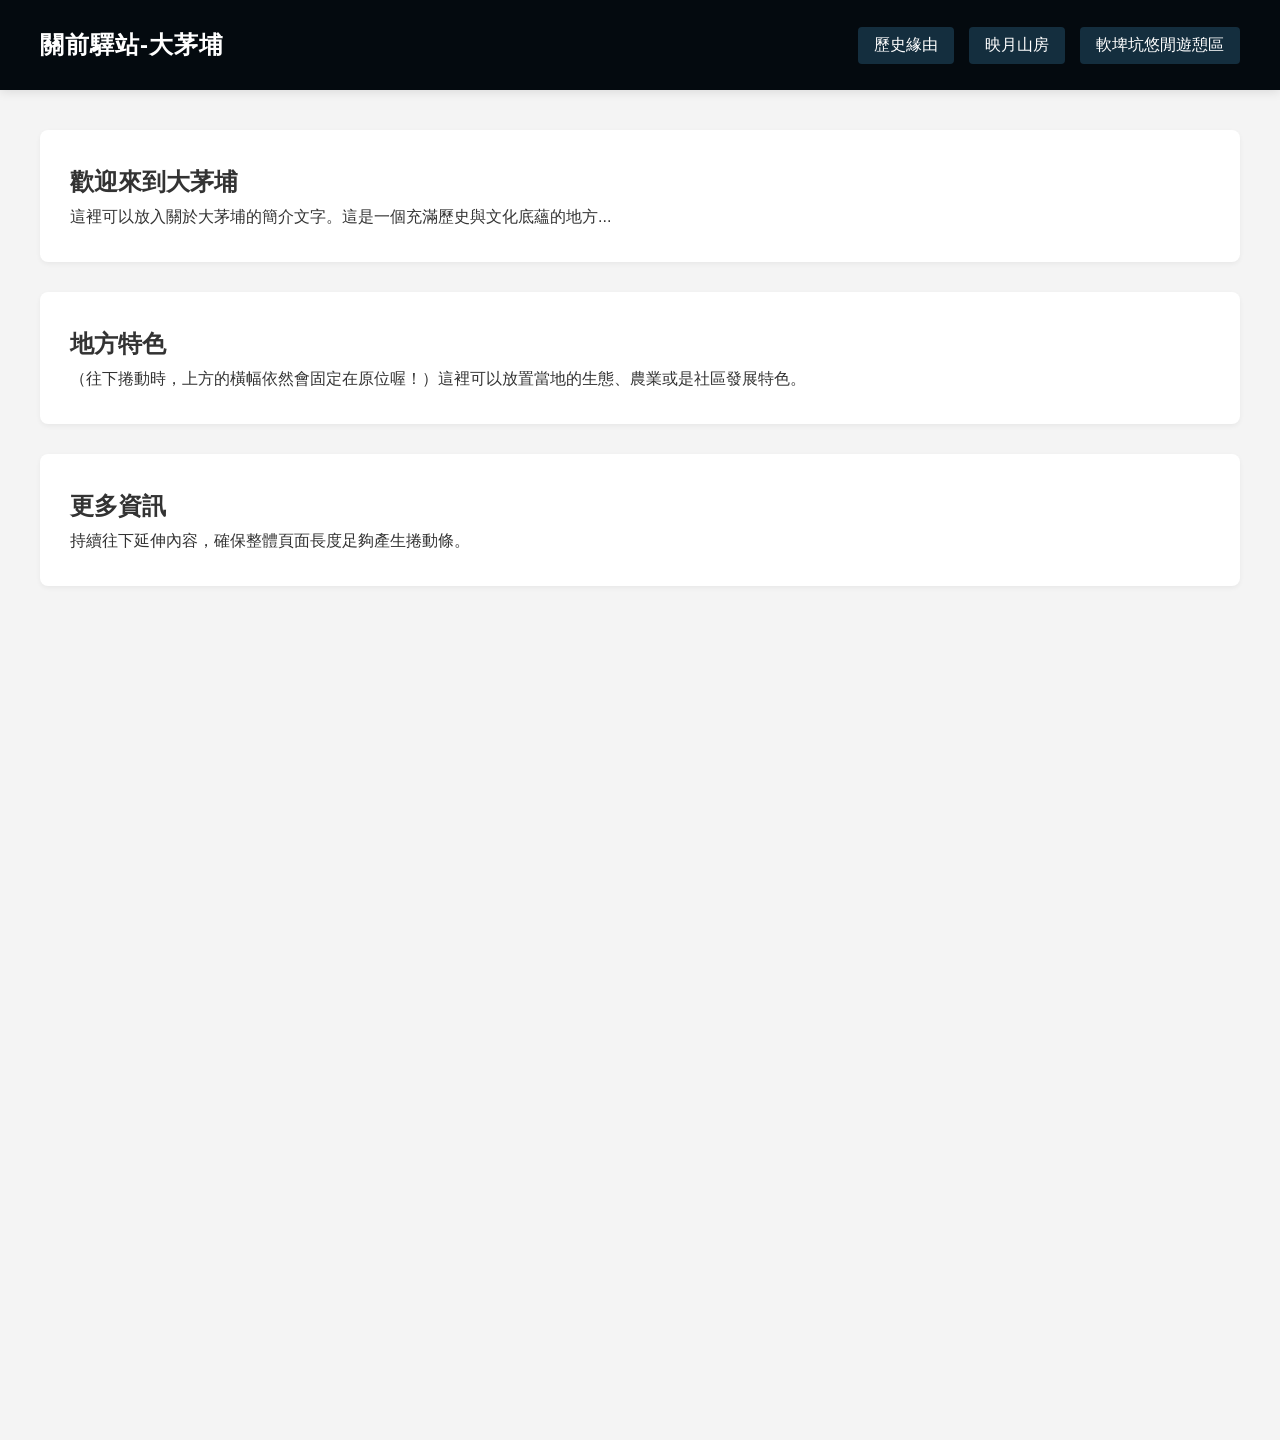
==== index.html @ 1957b660 "Add files via upload" ====
<!DOCTYPE html>
<html lang="zh-TW">
<head>
    <meta charset="UTF-8">
    <meta name="viewport" content="width=device-width, initial-scale=1.0">
    <title>大茅埔介紹</title>
    <link rel="stylesheet" href="style.css">
</head>
<body>

    <!-- 頂部固定橫幅 (10%) -->
    <header class="top-banner">
        <div class="banner-title">關前驛站-大茅埔</div>
        <div class="banner-buttons">
            <button class="nav-btn" href=index.html>歷史緣由</button>
            <button class="nav-btn" href=oldhouse.html>映月山房</button>
            <button class="nav-btn" href=" ">軟埤坑悠閒遊憩區</button>
        </div>
    </header>

    <!-- 下方可滑動頁面 -->
    <main class="main-content">
        <section class="content-section">
            <h2>歡迎來到大茅埔</h2>
            <p>這裡可以放入關於大茅埔的簡介文字。這是一個充滿歷史與文化底蘊的地方...</p>
        </section>

        <section class="content-section">
            <h2>地方特色</h2>
            <p>（往下捲動時，上方的橫幅依然會固定在原位喔！）這裡可以放置當地的生態、農業或是社區發展特色。</p>
        </section>

        <section class="content-section">
            <h2>更多資訊</h2>
            <p>持續往下延伸內容，確保整體頁面長度足夠產生捲動條。</p>
        </section>
    </main>

</body>
</html>
---- style.css ----
/* 基礎設定，清除預設邊距 */
* {
    margin: 0;
    padding: 0;
    box-sizing: border-box;
}

body {
    font-family: "Helvetica Neue", Arial, "Noto Sans TC", sans-serif;
    background-color: #f4f4f4;
    color: #333;
}

/* 頂部固定橫幅 (佔畫面高度 10vh) */
.top-banner {
    position: fixed;
    top: 0;
    left: 0;
    width: 100%;
    height: 10vh; /* 畫面高度的 10% */
    background-color: #040a0f;
    color: #ffffff;
    display: flex;
    justify-content: space-between; /* 讓左右兩端對齊 */
    align-items: center; /* 垂直居中 */
    padding: 0 40px;
    box-shadow: 0 2px 10px rgba(0,0,0,0.1);
    z-index: 1000; /* 確保橫幅永遠在最上層 */
}

/* 左側標題 */
.banner-title {
    font-size: 1.5rem;
    font-weight: bold;
    letter-spacing: 1px;
}

/* 右側按鈕區塊 */
.banner-buttons {
    display: flex;
    gap: 15px; /* 按鈕之間的間距 */
}

/* 按鈕樣式 (已修正為超連結 <a> 的專用樣式) */
.nav-btn {
    background-color: #142e3e;
    color: white;
    border: none;
    padding: 8px 16px;
    font-size: 1rem;
    border-radius: 4px;
    cursor: pointer;
    text-decoration: none; /* 移除超連結下底線 */
    display: inline-block; /* 讓 padding 維持效果 */
    transition: background 0.3s ease;
}

.nav-btn:hover {
    background-color: #2980b9; /* 滑鼠懸停時變深 */
}

/* 下方可捲動的主內容區塊 */
.main-content {
    margin-top: 10vh; /* 關鍵：空出 10vh 的上方空間，避免內容被橫幅遮住 */
    padding: 40px;
    min-height: 150vh; /* 故意製造超過畫面的高度，以便測試捲動效果 */
    line-height: 1.8;
}

/* 內容中的裝飾區塊（測試捲動用） */
.content-section {
    background: white;
    padding: 30px;
    margin-bottom: 30px;
    border-radius: 8px;
    box-shadow: 0 2px 5px rgba(0,0,0,0.05);
}
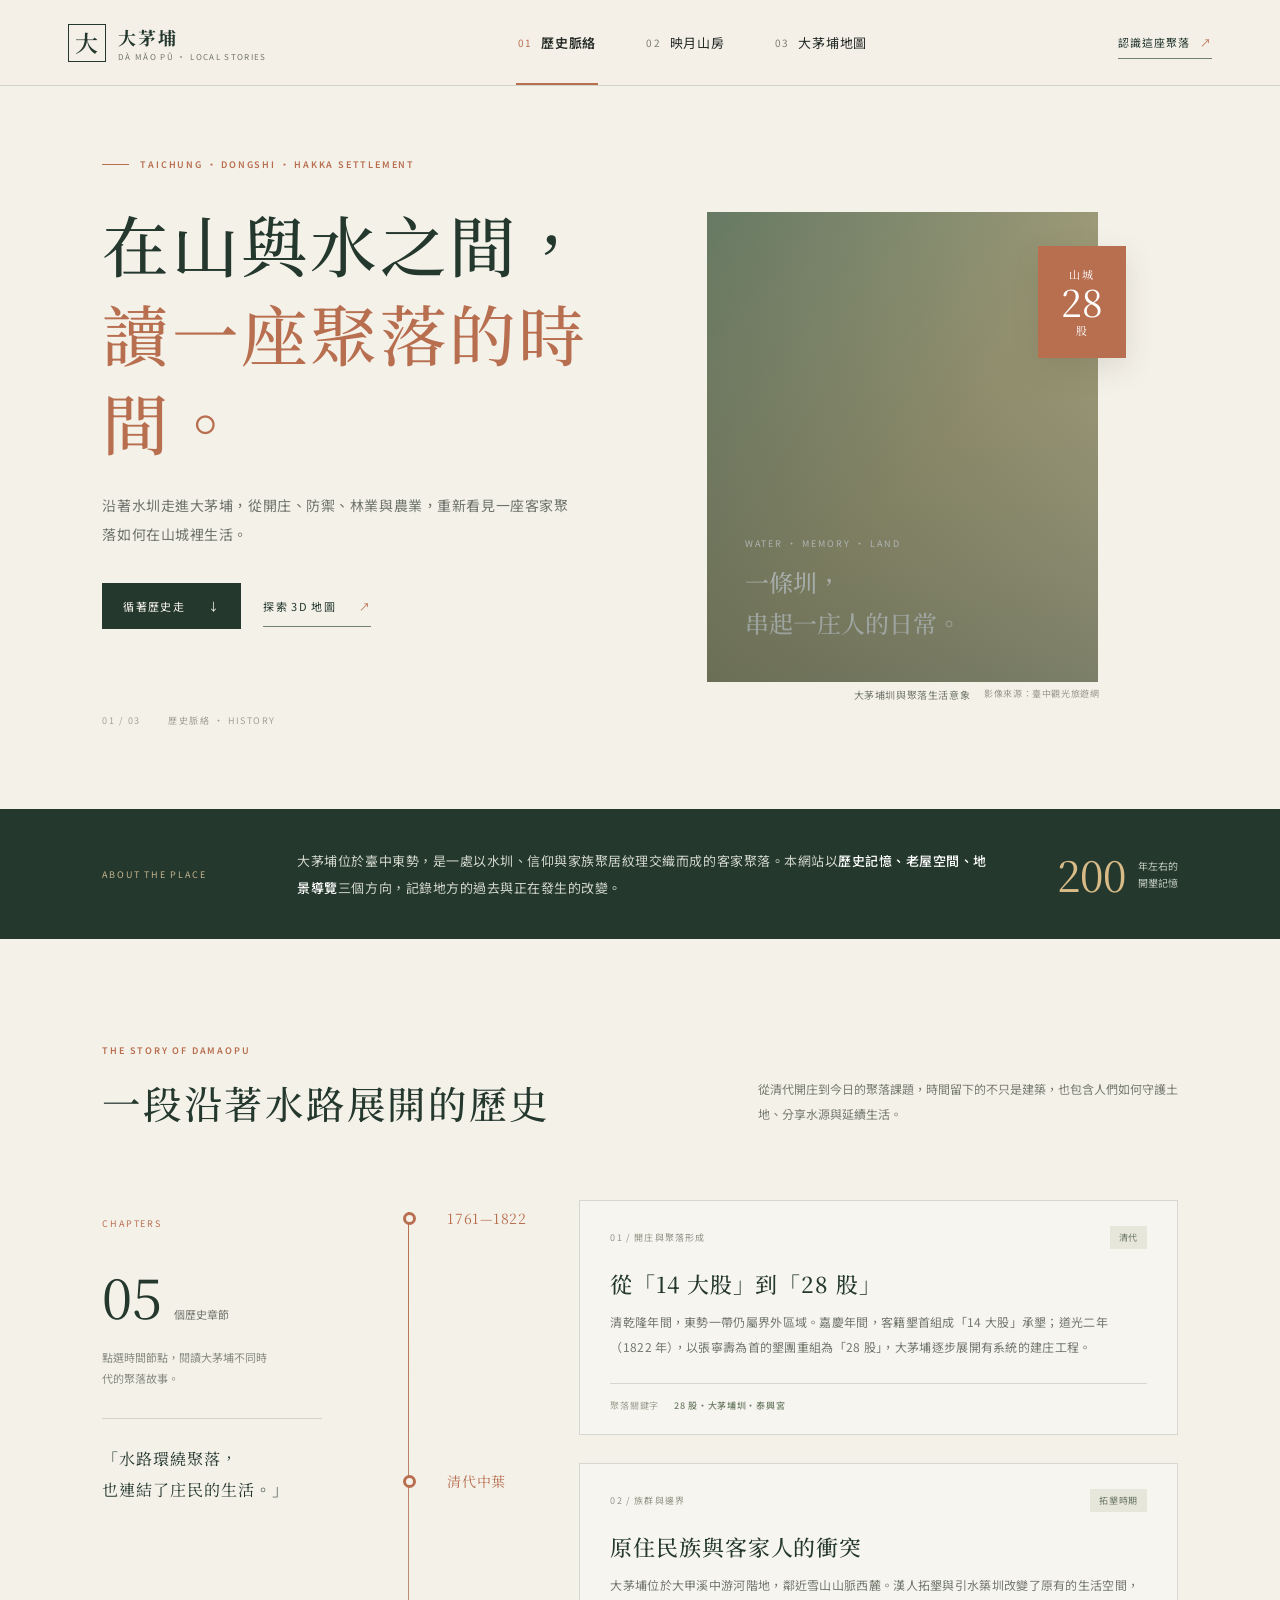
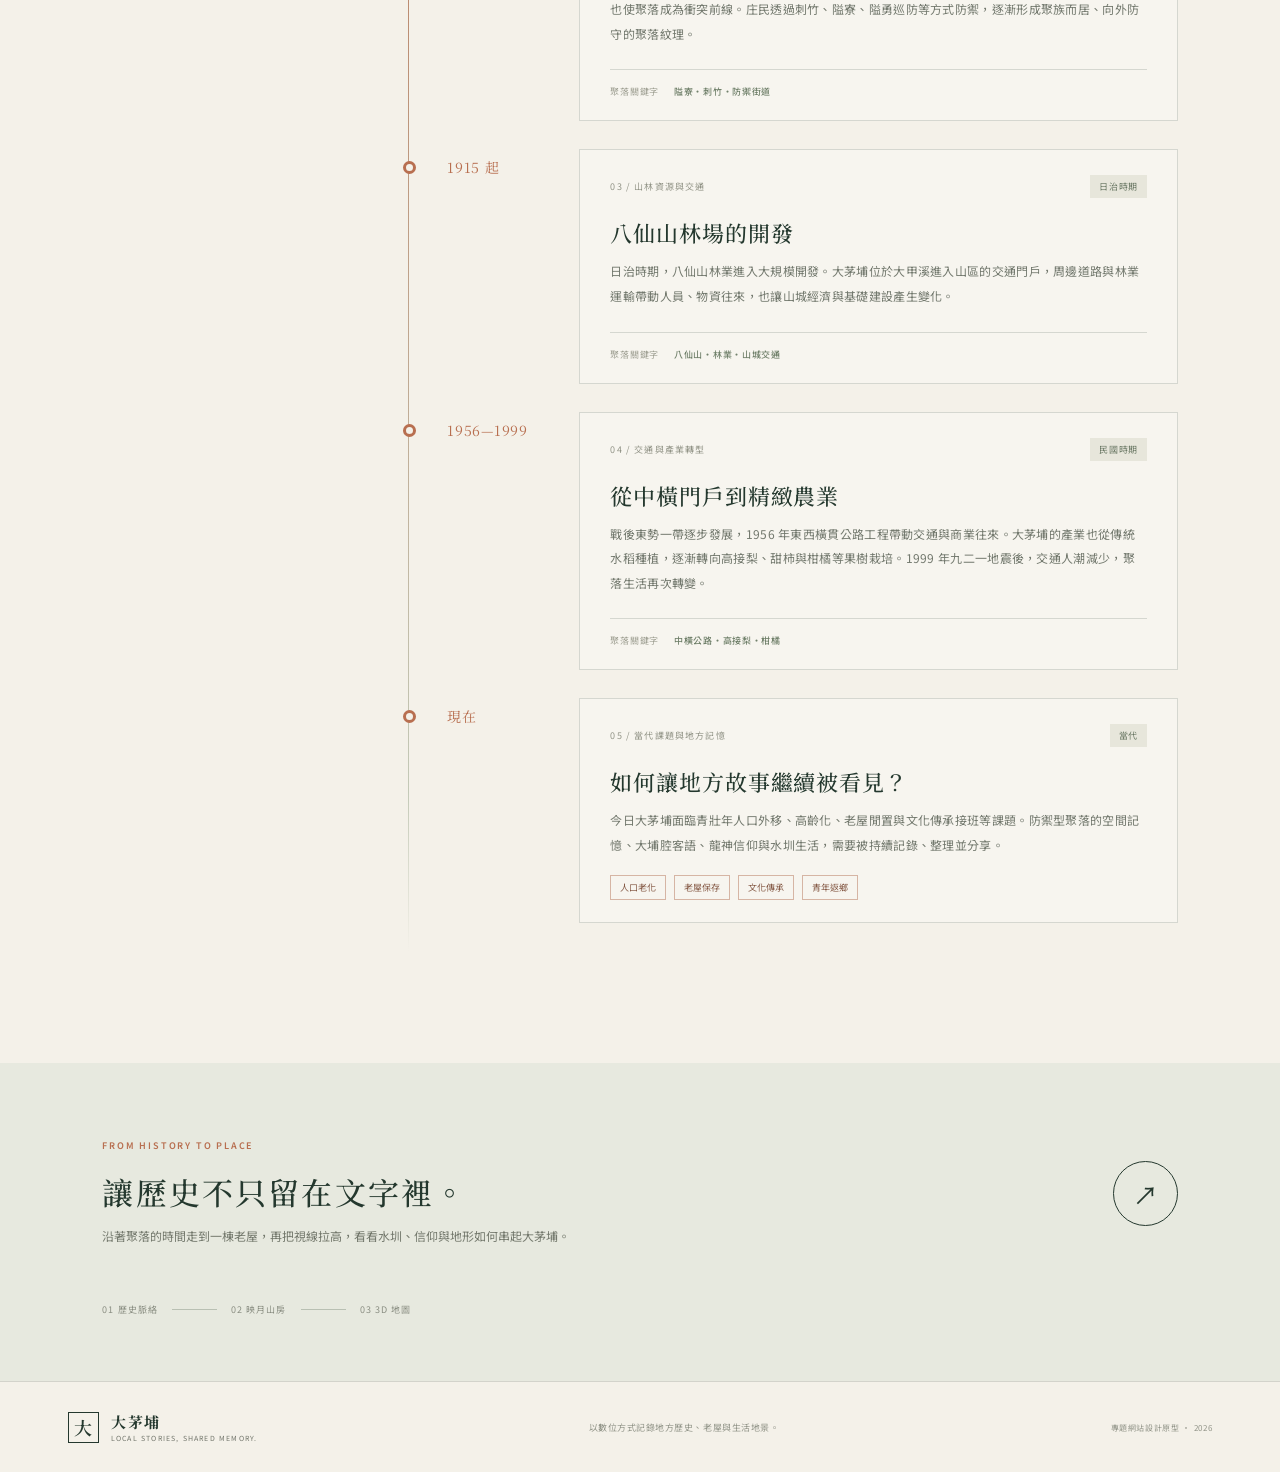
==== commit f9537cb9: "Add files via upload" ====
--- a/index.html
+++ b/index.html
@@ -1,40 +1,248 @@
-<!DOCTYPE html>
-<html lang="zh-TW">
-<head>
-    <meta charset="UTF-8">
-    <meta name="viewport" content="width=device-width, initial-scale=1.0">
-    <title>大茅埔介紹</title>
-    <link rel="stylesheet" href="style.css">
-</head>
-<body>
-
-    <!-- 頂部固定橫幅 (10%) -->
-    <header class="top-banner">
-        <div class="banner-title">關前驛站-大茅埔</div>
-        <div class="banner-buttons">
-            <button class="nav-btn" href=index.html>歷史緣由</button>
-            <button class="nav-btn" href=oldhouse.html>映月山房</button>
-            <button class="nav-btn" href=" ">軟埤坑悠閒遊憩區</button>
-        </div>
-    </header>
-
-    <!-- 下方可滑動頁面 -->
-    <main class="main-content">
-        <section class="content-section">
-            <h2>歡迎來到大茅埔</h2>
-            <p>這裡可以放入關於大茅埔的簡介文字。這是一個充滿歷史與文化底蘊的地方...</p>
-        </section>
-
-        <section class="content-section">
-            <h2>地方特色</h2>
-            <p>（往下捲動時，上方的橫幅依然會固定在原位喔！）這裡可以放置當地的生態、農業或是社區發展特色。</p>
-        </section>
-
-        <section class="content-section">
-            <h2>更多資訊</h2>
-            <p>持續往下延伸內容，確保整體頁面長度足夠產生捲動條。</p>
-        </section>
-    </main>
-
-</body>
-</html>+<!doctype html>
+<html lang="zh-Hant">
+<head>
+  <meta charset="utf-8" />
+  <meta name="viewport" content="width=device-width, initial-scale=1" />
+  <meta name="theme-color" content="#24382e" />
+  <meta name="description" content="走讀臺中東勢大茅埔：從客家聚落歷史、映月山房，到互動式 3D 地形導覽。" />
+  <title>大茅埔 Dà Mǎo Pǔ｜山水之間的聚落記憶</title>
+  <link rel="preconnect" href="https://fonts.googleapis.com" />
+  <link rel="preconnect" href="https://fonts.gstatic.com" crossorigin />
+  <link href="https://fonts.googleapis.com/css2?family=Noto+Serif+TC:wght@400;500;600;700&family=Noto+Sans+TC:wght@300;400;500;600;700&display=swap" rel="stylesheet" />
+  <link rel="stylesheet" href="styles.css" />
+  <script type="importmap">
+    {
+      "imports": {
+        "three": "https://cdn.jsdelivr.net/npm/three@0.180.0/build/three.module.js",
+        "three/addons/": "https://cdn.jsdelivr.net/npm/three@0.180.0/examples/jsm/"
+      }
+    }
+  </script>
+</head>
+<body>
+  <div class="site-shell">
+    <header class="site-header">
+      <a class="brand" href="#top" aria-label="大茅埔首頁" data-nav="home">
+        <span class="brand-mark">大</span>
+        <span class="brand-text"><strong>大茅埔</strong><small>DÀ MǍO PǓ · LOCAL STORIES</small></span>
+      </a>
+      <button class="mobile-menu" id="mobileMenu" aria-label="開啟導覽選單">☰</button>
+      <nav class="main-nav" id="mainNav" aria-label="主要導覽">
+        <button class="nav-link active" data-page="history">01 <span>歷史脈絡</span></button>
+        <button class="nav-link" data-page="house">02 <span>映月山房</span></button>
+        <button class="nav-link" data-page="map">03 <span>大茅埔地圖</span></button>
+      </nav>
+      <a class="header-note" href="#about" data-nav="about">認識這座聚落 <span>↗</span></a>
+    </header>
+
+    <main id="top">
+      <!-- HISTORY PAGE -->
+      <section class="page active" id="page-history" aria-labelledby="history-title">
+        <div class="hero hero-history">
+          <div class="hero-copy">
+            <p class="eyebrow"><span class="eyebrow-line"></span> TAICHUNG · DONGSHI · HAKKA SETTLEMENT</p>
+            <h1 id="history-title">在山與水之間，<br /><em>讀一座聚落的時間。</em></h1>
+            <p class="hero-lede">沿著水圳走進大茅埔，從開庄、防禦、林業與農業，重新看見一座客家聚落如何在山城裡生活。</p>
+            <div class="hero-actions">
+              <button class="button button-dark" data-jump="history-content">循著歷史走 <span>↓</span></button>
+              <button class="button button-quiet" data-page="map">探索 3D 地圖 <span>↗</span></button>
+            </div>
+            <div class="hero-caption"><span>01 / 03</span><span>歷史脈絡 · HISTORY</span></div>
+          </div>
+          <div class="hero-art">
+            <div class="hero-photo" role="img" aria-label="大茅埔圳導覽現場的示意照片">
+              <img src="https://taichung.travel/content/images/tours/52164/1024x768_image1637822618807130712.jpg" alt="大茅埔圳周邊導覽現場" onerror="this.style.display='none'" />
+              <div class="photo-fallback"><span>WATER · MEMORY · LAND</span><strong>一條圳，<br />串起一庄人的日常。</strong></div>
+            </div>
+            <div class="hero-stamp"><span>山城</span><b>28</b><span>股</span></div>
+            <div class="hero-vertical">A HAKKA DEFENSIVE SETTLEMENT</div>
+            <div class="hero-art-caption">大茅埔圳與聚落生活意象 <small>影像來源：臺中觀光旅遊網</small></div>
+          </div>
+        </div>
+
+        <div class="intro-strip" id="about">
+          <div class="intro-label">ABOUT THE PLACE</div>
+          <p>大茅埔位於臺中東勢，是一處以水圳、信仰與家族聚居紋理交織而成的客家聚落。本網站以<strong>歷史記憶、老屋空間、地景導覽</strong>三個方向，記錄地方的過去與正在發生的改變。</p>
+          <div class="intro-number"><b>200</b><span>年左右的<br />開墾記憶</span></div>
+        </div>
+
+        <section class="content-section history-section" id="history-content">
+          <div class="section-heading">
+            <div><p class="eyebrow">THE STORY OF DAMAOPU</p><h2>一段沿著水路展開的歷史</h2></div>
+            <p class="section-intro">從清代開庄到今日的聚落課題，時間留下的不只是建築，也包含人們如何守護土地、分享水源與延續生活。</p>
+          </div>
+
+          <div class="history-layout">
+            <aside class="history-aside">
+              <span class="aside-kicker">CHAPTERS</span>
+              <div class="chapter-index"><b>05</b><span>個歷史章節</span></div>
+              <p>點選時間節點，閱讀大茅埔不同時代的聚落故事。</p>
+              <div class="aside-rule"></div>
+              <span class="aside-quote">「水路環繞聚落，<br />也連結了庄民的生活。」</span>
+            </aside>
+            <div class="timeline">
+              <article class="timeline-item">
+                <div class="timeline-year">1761—1822</div>
+                <div class="timeline-dot"></div>
+                <div class="timeline-card">
+                  <div class="timeline-top"><span>01 / 開庄與聚落形成</span><span class="tag">清代</span></div>
+                  <h3>從「14 大股」到「28 股」</h3>
+                  <p>清乾隆年間，東勢一帶仍屬界外區域。嘉慶年間，客籍墾首組成「14 大股」承墾；道光二年（1822 年），以張寧壽為首的墾團重組為「28 股」，大茅埔逐步展開有系統的建庄工程。</p>
+                  <div class="timeline-foot"><span>聚落關鍵字</span><b>28 股・大茅埔圳・泰興宮</b></div>
+                </div>
+              </article>
+              <article class="timeline-item">
+                <div class="timeline-year">清代中葉</div>
+                <div class="timeline-dot"></div>
+                <div class="timeline-card">
+                  <div class="timeline-top"><span>02 / 族群與邊界</span><span class="tag">拓墾時期</span></div>
+                  <h3>原住民族與客家人的衝突</h3>
+                  <p>大茅埔位於大甲溪中游河階地，鄰近雪山山脈西麓。漢人拓墾與引水築圳改變了原有的生活空間，也使聚落成為衝突前線。庄民透過刺竹、隘寮、隘勇巡防等方式防禦，逐漸形成聚族而居、向外防守的聚落紋理。</p>
+                  <div class="timeline-foot"><span>聚落關鍵字</span><b>隘寮・刺竹・防禦街道</b></div>
+                </div>
+              </article>
+              <article class="timeline-item">
+                <div class="timeline-year">1915 起</div>
+                <div class="timeline-dot"></div>
+                <div class="timeline-card">
+                  <div class="timeline-top"><span>03 / 山林資源與交通</span><span class="tag">日治時期</span></div>
+                  <h3>八仙山林場的開發</h3>
+                  <p>日治時期，八仙山林業進入大規模開發。大茅埔位於大甲溪進入山區的交通門戶，周邊道路與林業運輸帶動人員、物資往來，也讓山城經濟與基礎建設產生變化。</p>
+                  <div class="timeline-foot"><span>聚落關鍵字</span><b>八仙山・林業・山城交通</b></div>
+                </div>
+              </article>
+              <article class="timeline-item">
+                <div class="timeline-year">1956—1999</div>
+                <div class="timeline-dot"></div>
+                <div class="timeline-card">
+                  <div class="timeline-top"><span>04 / 交通與產業轉型</span><span class="tag">民國時期</span></div>
+                  <h3>從中橫門戶到精緻農業</h3>
+                  <p>戰後東勢一帶逐步發展，1956 年東西橫貫公路工程帶動交通與商業往來。大茅埔的產業也從傳統水稻種植，逐漸轉向高接梨、甜柿與柑橘等果樹栽培。1999 年九二一地震後，交通人潮減少，聚落生活再次轉變。</p>
+                  <div class="timeline-foot"><span>聚落關鍵字</span><b>中橫公路・高接梨・柑橘</b></div>
+                </div>
+              </article>
+              <article class="timeline-item">
+                <div class="timeline-year">現在</div>
+                <div class="timeline-dot"></div>
+                <div class="timeline-card timeline-card-last">
+                  <div class="timeline-top"><span>05 / 當代課題與地方記憶</span><span class="tag">當代</span></div>
+                  <h3>如何讓地方故事繼續被看見？</h3>
+                  <p>今日大茅埔面臨青壯年人口外移、高齡化、老屋閒置與文化傳承接班等課題。防禦型聚落的空間記憶、大埔腔客語、龍神信仰與水圳生活，需要被持續記錄、整理並分享。</p>
+                  <div class="issue-pills"><span>人口老化</span><span>老屋保存</span><span>文化傳承</span><span>青年返鄉</span></div>
+                </div>
+              </article>
+            </div>
+          </div>
+        </section>
+
+        <section class="bridge-section">
+          <div class="bridge-copy"><p class="eyebrow">FROM HISTORY TO PLACE</p><h2>讓歷史不只留在文字裡。</h2><p>沿著聚落的時間走到一棟老屋，再把視線拉高，看看水圳、信仰與地形如何串起大茅埔。</p></div>
+          <button class="round-arrow" data-page="house" aria-label="前往映月山房">↗</button>
+          <div class="bridge-steps"><span>01 歷史脈絡</span><i></i><span>02 映月山房</span><i></i><span>03 3D 地圖</span></div>
+        </section>
+      </section>
+
+      <!-- HOUSE PAGE -->
+      <section class="page" id="page-house" aria-labelledby="house-title">
+        <div class="page-hero page-hero-house">
+          <div class="page-hero-copy">
+            <p class="eyebrow"><span class="eyebrow-line"></span> OLD HOUSE · NEW STORIES</p>
+            <h1 id="house-title">映月山房，<br /><em>老屋的新日常。</em></h1>
+            <p>一座老屋，可以收藏時間，也可以成為地方交流與創生的起點。</p>
+            <div class="page-hero-meta"><span>02 / 03</span><span>映月山房 · YINGYUE MOUNTAIN HOUSE</span></div>
+          </div>
+          <div class="house-illustration" aria-label="映月山房內容預留視覺區">
+            <div class="house-sun"></div><div class="house-roof"></div><div class="house-body"><div class="house-door"></div><div class="house-window"></div></div><div class="house-ground"></div>
+            <span class="house-ill-label">A PLACE TO KEEP STORIES</span>
+          </div>
+        </div>
+        <section class="content-section house-content">
+          <div class="section-heading">
+            <div><p class="eyebrow">THE HOUSE ARCHIVE</p><h2>走進映月山房</h2></div>
+            <p class="section-intro">本頁先完成展示架構。老屋照片、歷史、室內模型與屋主訪談內容，待後續取得資料後再逐項填入。</p>
+          </div>
+          <div class="house-feature-grid">
+            <article class="house-feature house-feature-main">
+              <div class="feature-number">01</div><span class="feature-status">CONTENT TO COME</span>
+              <div class="feature-symbol">⌂</div>
+              <div class="feature-bottom"><h3>老屋歷史</h3><p>建築沿革、家族記憶、修繕過程與老屋特色。</p><span class="feature-cta">預留內容區 <b>＋</b></span></div>
+            </article>
+            <article class="house-feature">
+              <div class="feature-number">02</div><span class="feature-status">3D TOUR · FLOOR 1</span>
+              <div class="feature-symbol symbol-cube">▧</div>
+              <div class="feature-bottom"><h3>一樓 3D 導覽</h3><p>藝術品、生活老物件、空間設計特色。</p><span class="feature-cta">預留 3D 模型入口 <b>＋</b></span></div>
+            </article>
+            <article class="house-feature">
+              <div class="feature-number">03</div><span class="feature-status">3D TOUR · FLOOR 2</span>
+              <div class="feature-symbol symbol-cube">▤</div>
+              <div class="feature-bottom"><h3>二樓 3D 導覽</h3><p>收藏、藝術品、木構屋架與空間特色。</p><span class="feature-cta">預留 3D 模型入口 <b>＋</b></span></div>
+            </article>
+            <article class="house-feature house-feature-wide">
+              <div class="feature-number">04</div><span class="feature-status">VISION & COMMUNITY</span>
+              <div class="feature-symbol">✳</div>
+              <div class="feature-bottom"><h3>屋主的願景</h3><p>地方創生、文化交流、老屋保存與未來想像。</p><span class="feature-cta">預留訪談與願景內容 <b>＋</b></span></div>
+            </article>
+          </div>
+          <div class="house-note"><span class="note-mark">i</span><p><strong>內容建置提醒</strong>　後續可為一樓、二樓分別加入 GLB 室內模型，並在模型中放置互動熱點，讓訪客點選老物件或藝術品閱讀介紹。</p></div>
+        </section>
+        <section class="house-bottom-cta"><div><span>NEXT / EXPLORE THE SETTLEMENT</span><h2>離開老屋，走進整座大茅埔。</h2></div><button class="button button-light" data-page="map">開啟 3D 導覽地圖 <span>↗</span></button></section>
+      </section>
+
+      <!-- MAP PAGE -->
+      <section class="page" id="page-map" aria-labelledby="map-title">
+        <div class="map-intro">
+          <div><p class="eyebrow"><span class="eyebrow-line"></span> INTERACTIVE 3D MAP TOUR</p><h1 id="map-title">把大茅埔，<em>放進掌心裡。</em></h1><p>從地形高低、聚落紋理到生活地標，透過互動 3D 模型重新認識地方。</p></div>
+          <div class="map-intro-side"><span>03 / 03</span><b>5 PLACES<br />ONE SETTLEMENT</b><small>五個地點，一座聚落的共同記憶</small></div>
+        </div>
+        <div class="map-workspace">
+          <aside class="map-list-panel">
+            <div class="panel-topline"><span>FIELD NOTES / 01—05</span><span class="live-dot">GUIDE</span></div>
+            <h2>聚落裡的五個座標</h2>
+            <p class="map-list-hint">選擇一個地點，閱讀它與大茅埔的關係。</p>
+            <div class="poi-list" id="poiList">
+              <button class="poi-button selected" data-poi="taixing"><span class="poi-index">01</span><span class="poi-name">泰興宮<small>聚落的精神心臟</small></span><span class="poi-arrow">↗</span></button>
+              <button class="poi-button" data-poi="wubei"><span class="poi-index">02</span><span class="poi-name">屋背山<small>天然屏障與風水靠山</small></span><span class="poi-arrow">↗</span></button>
+              <button class="poi-button" data-poi="dragon"><span class="poi-index">03</span><span class="poi-name">龍神<small>山林土地的守護神</small></span><span class="poi-arrow">↗</span></button>
+              <button class="poi-button" data-poi="begong"><span class="poi-index">04</span><span class="poi-name">伯公廟<small>守護庄頭與水脈</small></span><span class="poi-arrow">↗</span></button>
+              <button class="poi-button" data-poi="canal"><span class="poi-index">05</span><span class="poi-name">洗衣圳<small>護城河、灌溉與生活水道</small></span><span class="poi-arrow">↗</span></button>
+            </div>
+            <div class="panel-footnote"><span class="footnote-icon">⌖</span><p>實際點位將依田野踏查與 Blender 模型中的定位物件校正。</p></div>
+          </aside>
+
+          <div class="map-viewer-column">
+            <div class="viewer-toolbar"><div><span class="viewer-live"></span><span id="modelStatus">示意地形已載入</span></div><div class="viewer-tools"><button id="resetView" title="重設視角">⟲ <span>重設視角</span></button><label class="upload-model" for="modelUpload">＋ 載入 GLB<input type="file" id="modelUpload" accept=".glb,model/gltf-binary" /></label></div></div>
+            <div class="viewer-frame" id="viewerFrame">
+              <canvas id="terrainCanvas" aria-label="可拖曳旋轉、縮放的 3D 地形導覽視窗"></canvas>
+              <div class="viewer-corner viewer-corner-tl">DÀ MǍO PǓ<br /><small>3D TERRAIN VIEW</small></div>
+              <div class="viewer-corner viewer-corner-br">DRAG TO ROTATE · SCROLL TO ZOOM</div>
+              <div class="viewer-loading" id="viewerLoading"><span class="loading-orbit"></span><small>正在準備地形視圖…</small></div>
+              <div class="viewer-overlay-note" id="demoNotice">DEMO TERRAIN · 示意地形，非實際測量模型</div>
+            </div>
+            <div class="viewer-caption"><span><b>地形視圖</b>　拖曳旋轉・滾輪縮放・點擊標記</span><span>GLB / GLTF 2.0</span></div>
+          </div>
+
+          <aside class="poi-detail-panel" id="poiDetail">
+            <div class="detail-topline"><span id="detailIndex">PLACE 01 / 05</span><span class="detail-compass">✳</span></div>
+            <p class="detail-kicker" id="detailKicker">SPIRITUAL CENTER</p>
+            <h2 id="detailTitle">泰興宮</h2>
+            <p class="detail-subtitle" id="detailSubtitle">聚落的空間座標與精神心臟</p>
+            <div class="detail-divider"></div>
+            <div class="detail-block"><span>客家文化意義</span><p id="detailCulture">泰興宮是大茅埔聚落重要的信仰中心。聚落建庄時以廟宇為中軸，發展出左右對稱的伙房街廓，廟宇也成為居民共同生活的空間原點。</p></div>
+            <div class="detail-block detail-local"><span>在地人的生活意義</span><p id="detailLocal">廟埕像是全庄的大客廳。節慶、祭典與日常聊天都在此發生，讓不同家族的人們有共同相聚的地方。</p></div>
+            <div class="detail-tags" id="detailTags"><span>信仰中心</span><span>28 股</span><span>庄民生活</span></div>
+            <div class="detail-controls"><button id="prevPoi" aria-label="上一個地點">←</button><span id="detailCount">01 — 05</span><button id="nextPoi" aria-label="下一個地點">→</button></div>
+          </aside>
+        </div>
+        <div class="map-bottom-note"><span>MAP NOTE</span><p>目前版本使用程式建立的示意地形作為操作預覽。取得 BlenderGIS 地形後，請匯出為 <code>models/damaopu-terrain.glb</code>；五個標記則在 Blender 中建立命名為 <code>POI_TAIXING</code> 等定位物件，網站便能自動抓取位置。</p></div>
+      </section>
+    </main>
+
+    <footer class="site-footer">
+      <div class="footer-brand"><span class="brand-mark">大</span><span><strong>大茅埔</strong><small>LOCAL STORIES, SHARED MEMORY.</small></span></div>
+      <p>以數位方式記錄地方歷史、老屋與生活地景。</p>
+      <span class="footer-credit">專題網站設計原型 · 2026</span>
+    </footer>
+  </div>
+  <script type="module" src="app.js"></script>
+</body>
+</html>
--- a/styles.css
+++ b/styles.css
@@ -0,0 +1,13 @@
+:root{
+  --pine:#24382e;--pine-2:#314b3d;--moss:#71836a;--sage:#d9dfd1;--paper:#f4f1e9;--paper-2:#ebe6da;--ink:#252b25;--muted:#72766c;--clay:#b86f50;--gold:#c8a66b;--line:rgba(38,55,44,.16);--serif:'Noto Serif TC',serif;--sans:'Noto Sans TC',sans-serif;
+}
+*{box-sizing:border-box}html{scroll-behavior:smooth}body{margin:0;background:var(--paper);color:var(--ink);font-family:var(--sans);font-weight:400}button,a{font:inherit}button{cursor:pointer}.site-shell{max-width:1600px;margin:0 auto;overflow:hidden;background:var(--paper)}
+.site-header{height:86px;padding:0 clamp(24px,5.3vw,88px);display:flex;align-items:center;justify-content:space-between;border-bottom:1px solid var(--line);position:relative;z-index:20;background:rgba(244,241,233,.96)}.brand,.footer-brand{display:flex;align-items:center;gap:12px;text-decoration:none;color:var(--pine)}.brand-mark{width:38px;height:38px;border:1px solid var(--pine);display:grid;place-items:center;font-family:var(--serif);font-size:23px;font-weight:600}.brand-text,.footer-brand>span:last-child{display:flex;flex-direction:column;gap:1px}.brand-text strong,.footer-brand strong{font-family:var(--serif);font-size:18px;letter-spacing:.12em}.brand-text small,.footer-brand small{font-size:8px;letter-spacing:.17em;color:var(--muted)}.main-nav{display:flex;gap:clamp(18px,3.6vw,54px);height:100%;align-items:center}.nav-link{height:100%;border:0;background:none;color:#7b7d73;font-size:10px;letter-spacing:.12em;display:flex;align-items:center;gap:9px;position:relative;padding:0 2px}.nav-link span{font-size:13px;letter-spacing:.06em;color:var(--ink)}.nav-link:after{content:'';position:absolute;bottom:0;left:0;width:100%;height:2px;background:var(--clay);transform:scaleX(0);transform-origin:left;transition:.25s}.nav-link.active{color:var(--clay)}.nav-link.active:after{transform:scaleX(1)}.nav-link.active span{font-weight:600}.header-note{font-size:11px;letter-spacing:.08em;color:var(--pine);text-decoration:none;border-bottom:1px solid var(--moss);padding:8px 0}.header-note span{color:var(--clay);margin-left:8px}.mobile-menu{display:none;background:none;border:0;font-size:24px;color:var(--pine)}
+.page{display:none;animation:pageIn .48s ease}.page.active{display:block}@keyframes pageIn{from{opacity:.55;transform:translateY(7px)}to{opacity:1;transform:none}}.hero{display:grid;grid-template-columns:1.02fr .98fr;min-height:650px;padding:72px clamp(24px,8vw,132px) 54px;gap:5vw;align-items:center}.hero-copy{max-width:580px;padding:0 0 28px 0}.eyebrow{display:flex;align-items:center;gap:11px;color:var(--clay);font-size:9px;letter-spacing:.2em;font-weight:600;margin:0 0 28px}.eyebrow-line{display:inline-block;width:27px;height:1px;background:var(--clay)}h1,h2,h3,p{margin-top:0}.hero h1,.page-hero h1{font-family:var(--serif);font-weight:500;letter-spacing:.035em;font-size:clamp(42px,5.2vw,72px);line-height:1.34;margin:0 0 24px;color:var(--pine)}h1 em{font-style:normal;color:var(--clay)}.hero-lede{color:#6e746b;line-height:2.1;font-size:14px;max-width:470px;letter-spacing:.04em}.hero-actions{display:flex;align-items:center;gap:22px;margin-top:34px}.button{border:0;padding:15px 21px;font-size:11px;letter-spacing:.12em;display:inline-flex;align-items:center;gap:23px;transition:.2s}.button-dark{background:var(--pine);color:#f7f4eb}.button-dark:hover{background:var(--clay);transform:translateY(-2px)}.button-quiet{padding:12px 0;background:transparent;color:var(--pine);border-bottom:1px solid var(--moss)}.button-quiet span{color:var(--clay)}.hero-caption{display:flex;gap:28px;margin-top:85px;color:#a0a196;font-size:9px;letter-spacing:.16em}.hero-art{height:490px;position:relative;margin-right:4vw}.hero-photo{position:absolute;inset:0 28px 20px 25px;overflow:hidden;background:linear-gradient(140deg,#566d55,#b4a77f 58%,#d9cda9)}.hero-photo img{width:100%;height:100%;object-fit:cover;filter:saturate(.72) contrast(.92);opacity:.83}.hero-photo:after{content:'';position:absolute;inset:0;background:linear-gradient(180deg,rgba(29,46,36,.08),rgba(29,46,36,.48))}.photo-fallback{position:absolute;z-index:0;inset:0;background:linear-gradient(135deg,#6d8069,#b2aa83 55%,#d3c9a5);display:flex;flex-direction:column;justify-content:flex-end;padding:38px;color:#fff}.photo-fallback span{font-size:9px;letter-spacing:.22em;margin-bottom:12px}.photo-fallback strong{font-family:var(--serif);font-size:24px;line-height:1.7;font-weight:500}.hero-photo img:not([src]),.hero-photo img[src=""]{display:none}.hero-stamp{position:absolute;top:34px;right:0;background:var(--clay);color:#fff;width:88px;height:112px;display:flex;align-items:center;justify-content:center;flex-direction:column;box-shadow:0 10px 30px #463a2b22}.hero-stamp span{font-family:var(--serif);font-size:11px;letter-spacing:.2em}.hero-stamp b{font-family:var(--serif);font-size:37px;font-weight:400;line-height:1.08}.hero-vertical{position:absolute;left:0;bottom:48px;writing-mode:vertical-rl;font-size:8px;letter-spacing:.2em;color:var(--paper)}.hero-art-caption{position:absolute;bottom:0;right:27px;color:#73796d;font-size:10px;letter-spacing:.06em;display:flex;gap:14px}.hero-art-caption small{font-size:9px;color:#99998e}.intro-strip{background:var(--pine);color:#f5f1e6;padding:35px clamp(24px,8vw,132px);display:grid;grid-template-columns:160px 1fr 150px;align-items:center;gap:35px}.intro-label{font-size:9px;letter-spacing:.2em;color:#c5b48d}.intro-strip p{margin:0;color:#d1d5ca;font-size:13px;line-height:2.1;letter-spacing:.04em;max-width:750px}.intro-strip p strong{color:#fff;font-weight:500}.intro-number{display:flex;align-items:center;gap:12px;justify-self:end}.intro-number b{font-family:var(--serif);font-weight:400;color:#d8bb87;font-size:42px}.intro-number span{font-size:10px;line-height:1.7;color:#c4ccbf}
+.content-section{padding:105px clamp(24px,8vw,132px) 112px}.section-heading{display:flex;justify-content:space-between;align-items:end;gap:40px;margin-bottom:70px}.section-heading .eyebrow{margin-bottom:18px}.section-heading h2{font-family:var(--serif);font-weight:500;color:var(--pine);font-size:clamp(28px,3vw,42px);letter-spacing:.07em;margin:0}.section-intro{max-width:420px;color:#777c71;font-size:12px;line-height:2.05;margin:0 0 4px}.history-layout{display:grid;grid-template-columns:220px 1fr;gap:80px}.history-aside{position:sticky;top:35px;align-self:start;padding-top:8px}.aside-kicker{font-size:9px;letter-spacing:.2em;color:var(--clay)}.chapter-index{margin-top:25px;display:flex;align-items:baseline;gap:12px;color:var(--pine)}.chapter-index b{font-family:var(--serif);font-size:54px;font-weight:400}.chapter-index span{font-size:11px;color:var(--muted)}.history-aside p{max-width:170px;color:#878b80;font-size:11px;line-height:1.9;margin:13px 0 29px}.aside-rule{height:1px;width:100%;background:var(--line);margin-bottom:25px}.aside-quote{font-family:var(--serif);font-size:16px;line-height:1.9;color:var(--pine);letter-spacing:.06em}.timeline{position:relative;padding-left:45px}.timeline:before{content:'';position:absolute;left:6px;top:12px;bottom:0;width:1px;background:linear-gradient(var(--clay),#c3c9b7 88%,transparent)}.timeline-item{position:relative;display:grid;grid-template-columns:110px 1fr;gap:22px;padding-bottom:28px}.timeline-year{font-family:var(--serif);font-size:14px;color:var(--clay);padding-top:8px;letter-spacing:.05em}.timeline-dot{position:absolute;left:-44px;top:12px;width:13px;height:13px;border-radius:50%;background:var(--paper);border:3px solid var(--clay);z-index:2}.timeline-card{border:1px solid var(--line);padding:25px 30px 22px;background:rgba(255,255,255,.27);transition:.25s}.timeline-card:hover{background:#fffdf7;border-color:#c5b48d;transform:translateX(4px)}.timeline-top{display:flex;justify-content:space-between;align-items:center;font-size:9px;color:#929487;letter-spacing:.13em}.tag{padding:5px 9px;background:#e7e6db;color:#6b7965;font-size:9px;letter-spacing:.06em}.timeline-card h3{font-family:var(--serif);font-size:22px;color:var(--pine);font-weight:500;letter-spacing:.04em;margin:19px 0 11px}.timeline-card p{font-size:12px;line-height:2.05;color:#73796e;margin:0;letter-spacing:.025em}.timeline-foot{margin-top:23px;padding-top:15px;border-top:1px solid var(--line);display:flex;gap:15px;font-size:9px;color:#a0a194;letter-spacing:.08em}.timeline-foot b{color:#71816b;font-weight:500}.issue-pills{display:flex;gap:8px;flex-wrap:wrap;margin-top:18px}.issue-pills span{font-size:9px;color:#865b47;border:1px solid #d6b5a4;padding:5px 9px}.bridge-section{padding:76px clamp(24px,8vw,132px) 65px;background:#e7e9df;display:grid;grid-template-columns:1fr auto;gap:30px;align-items:center;position:relative}.bridge-copy .eyebrow{margin-bottom:17px}.bridge-copy h2{font-family:var(--serif);font-size:31px;color:var(--pine);font-weight:500;letter-spacing:.07em;margin-bottom:11px}.bridge-copy p:not(.eyebrow){font-size:12px;color:#74796d;line-height:1.9;margin:0;max-width:560px}.round-arrow{width:65px;height:65px;border-radius:50%;border:1px solid var(--pine);background:transparent;color:var(--pine);font-size:25px;transition:.2s}.round-arrow:hover{background:var(--pine);color:#fff}.bridge-steps{grid-column:1/-1;display:flex;align-items:center;gap:14px;color:#8a8e82;font-size:9px;letter-spacing:.12em;margin-top:25px}.bridge-steps i{width:45px;height:1px;background:#b9c0b3}
+.page-hero{padding:78px clamp(24px,8vw,132px) 58px;min-height:430px;display:grid;grid-template-columns:1fr 1fr;align-items:center;gap:7vw}.page-hero-copy{max-width:560px}.page-hero h1{font-size:clamp(42px,5vw,66px);margin-bottom:17px}.page-hero-copy>p:not(.eyebrow){color:#74796e;font-size:13px;line-height:2;max-width:440px}.page-hero-meta{margin-top:64px;display:flex;gap:25px;font-size:9px;letter-spacing:.16em;color:#9a9c90}.page-hero-house{background:#ede9de}.house-illustration{height:285px;max-width:460px;justify-self:center;width:100%;position:relative;background:linear-gradient(145deg,#d2d7c8,#e8dfcb);overflow:hidden}.house-sun{position:absolute;width:116px;height:116px;border-radius:50%;background:#d2ae7d;top:23px;right:50px;opacity:.78}.house-ground{position:absolute;bottom:0;left:0;width:100%;height:80px;background:#a4ae92;clip-path:polygon(0 26%,32% 8%,69% 18%,100% 0,100% 100%,0 100%)}.house-roof{position:absolute;z-index:2;left:15%;bottom:121px;width:70%;height:100px;background:#755845;clip-path:polygon(0 100%,50% 0,100% 100%);filter:drop-shadow(0 6px 4px #44392b35)}.house-body{position:absolute;z-index:3;bottom:42px;left:22%;width:56%;height:100px;background:#e4d8c0;border:7px solid #b6a88f;box-shadow:inset 0 0 0 2px #f3eadd}.house-door{position:absolute;bottom:0;left:43%;width:19%;height:68%;background:#6e5743}.house-window{position:absolute;left:13%;top:25px;width:20%;height:28px;border:3px solid #8f7b60;background:#aab5a2}.house-ill-label{position:absolute;bottom:12px;left:15px;z-index:4;color:#f3f0e6;font-size:8px;letter-spacing:.2em}.house-content{padding-top:88px;padding-bottom:98px}.house-feature-grid{display:grid;grid-template-columns:repeat(4,1fr);gap:14px}.house-feature{min-height:300px;padding:23px 22px 20px;background:#eae7dc;border:1px solid rgba(38,55,44,.09);position:relative;display:flex;flex-direction:column;justify-content:space-between;transition:.24s}.house-feature:hover{background:#fdfbf4;transform:translateY(-4px);box-shadow:0 16px 35px #2c3c2e0c}.house-feature-main{background:#dce2d5}.house-feature-wide{background:#e8ded3}.feature-number{font-family:var(--serif);font-size:26px;color:#9c795f}.feature-status{font-size:8px;letter-spacing:.12em;color:#96978b;margin-top:9px}.feature-symbol{font-family:var(--serif);font-size:55px;color:#87967d;position:absolute;top:83px;left:25px}.symbol-cube{font-size:52px;color:#ad8268}.feature-bottom h3{font-family:var(--serif);font-size:21px;font-weight:500;color:var(--pine);margin:0 0 8px}.feature-bottom p{font-size:11px;line-height:1.85;color:#7e8177;min-height:42px;margin:0 0 17px}.feature-cta{display:flex;justify-content:space-between;align-items:center;border-top:1px solid var(--line);padding-top:13px;font-size:9px;letter-spacing:.08em;color:#8a8d81}.feature-cta b{font-size:17px;font-weight:400;color:var(--clay)}.house-note{display:flex;gap:15px;align-items:center;border:1px solid var(--line);padding:17px 21px;margin-top:23px}.note-mark{width:22px;height:22px;border:1px solid var(--clay);color:var(--clay);border-radius:50%;display:grid;place-items:center;font-family:var(--serif);font-size:13px;flex-shrink:0}.house-note p{font-size:10px;line-height:1.9;color:#777c70;margin:0}.house-note strong{color:var(--pine);font-weight:600}.house-bottom-cta{padding:45px clamp(24px,8vw,132px);background:var(--pine);display:flex;align-items:center;justify-content:space-between;gap:25px}.house-bottom-cta span{font-size:8px;letter-spacing:.2em;color:#c5b48d}.house-bottom-cta h2{font-family:var(--serif);font-size:25px;font-weight:400;color:#f6f2e8;letter-spacing:.05em;margin:10px 0 0}.button-light{background:#e5ddc9;color:var(--pine)}.button-light:hover{background:#d6b98b}
+.map-intro{padding:58px clamp(24px,6vw,96px) 35px;display:flex;justify-content:space-between;align-items:end;gap:25px}.map-intro .eyebrow{margin-bottom:17px}.map-intro h1{font-family:var(--serif);font-size:clamp(34px,4vw,52px);font-weight:500;color:var(--pine);margin:0 0 12px;letter-spacing:.05em}.map-intro h1 em{color:var(--clay);font-style:normal}.map-intro>div:first-child>p:last-child{font-size:12px;color:#777c72;line-height:1.9;margin:0}.map-intro-side{display:grid;grid-template-columns:auto auto;column-gap:15px;align-items:center;border-left:1px solid var(--line);padding-left:24px;color:#8e9287}.map-intro-side>span{font-size:9px;letter-spacing:.15em;grid-row:span 2}.map-intro-side b{font-family:var(--serif);font-size:14px;font-weight:500;color:var(--pine);line-height:1.5;letter-spacing:.06em}.map-intro-side small{font-size:8px;color:#91958a;grid-column:2;margin-top:6px}.map-workspace{margin:0 clamp(18px,3.2vw,50px);display:grid;grid-template-columns:245px minmax(360px,1fr) 285px;min-height:570px;background:#e8e6dc;border:1px solid rgba(38,55,44,.14);box-shadow:0 20px 50px rgba(35,50,38,.07)}.map-list-panel{padding:25px 21px 19px;background:#f0eee5;display:flex;flex-direction:column}.panel-topline,.detail-topline{display:flex;align-items:center;justify-content:space-between;color:#a2a397;font-size:8px;letter-spacing:.14em}.live-dot{color:#6c836b;display:flex;align-items:center;gap:6px}.live-dot:before,.viewer-live{content:'';width:6px;height:6px;background:#829c76;border-radius:50%;display:inline-block;box-shadow:0 0 0 4px #829c7620}.map-list-panel h2{font-family:var(--serif);font-size:22px;font-weight:500;color:var(--pine);margin:22px 0 8px}.map-list-hint{font-size:10px;color:#929589;margin:0 0 17px}.poi-list{display:flex;flex-direction:column}.poi-button{border:0;border-top:1px solid var(--line);background:transparent;display:grid;grid-template-columns:28px 1fr 15px;gap:8px;align-items:center;text-align:left;padding:14px 3px;color:var(--pine);transition:.18s}.poi-button:last-child{border-bottom:1px solid var(--line)}.poi-button:hover,.poi-button.selected{background:#e4e7dc;padding-left:9px}.poi-index{font-family:var(--serif);font-size:11px;color:#b18164}.poi-name{font-family:var(--serif);font-size:14px;display:flex;flex-direction:column;gap:4px}.poi-name small{font-family:var(--sans);font-size:8px;letter-spacing:.03em;color:#8b9084}.poi-arrow{font-size:13px;color:#b57b5e;opacity:0;transition:.18s}.poi-button.selected .poi-arrow,.poi-button:hover .poi-arrow{opacity:1}.panel-footnote{display:flex;gap:10px;align-items:flex-start;margin-top:auto;padding-top:22px}.footnote-icon{font-size:20px;color:#a87a5f}.panel-footnote p{font-size:9px;line-height:1.75;color:#909487;margin:0}.map-viewer-column{min-width:0;background:#dfe5d8;display:flex;flex-direction:column}.viewer-toolbar{height:49px;padding:0 17px;display:flex;justify-content:space-between;align-items:center;background:#f2f0e8;color:#777e72;font-size:9px;letter-spacing:.07em}.viewer-toolbar>div:first-child{display:flex;align-items:center;gap:9px}.viewer-tools{display:flex;gap:13px;align-items:center}.viewer-tools button,.upload-model{border:0;background:transparent;color:#64715f;font-size:9px;cursor:pointer}.viewer-tools button span{font-size:9px}.upload-model{border:1px solid #c8cfc1;padding:7px 10px;color:var(--pine);transition:.2s}.upload-model:hover{background:var(--pine);color:#fff}.upload-model input{display:none}.viewer-frame{position:relative;flex:1;min-height:430px;overflow:hidden;background:radial-gradient(ellipse at 50% 44%,#eff0df 0,#d5dfd0 45%,#c2d0c0 100%)}#terrainCanvas{display:block;width:100%;height:100%;min-height:430px;touch-action:none;outline:none}.viewer-corner{position:absolute;pointer-events:none;color:#617461;font-size:8px;letter-spacing:.15em;line-height:1.7}.viewer-corner small{font-size:7px;opacity:.7}.viewer-corner-tl{top:17px;left:18px}.viewer-corner-br{bottom:15px;right:17px;font-size:7px;color:#748273}.viewer-overlay-note{position:absolute;bottom:13px;left:17px;background:rgba(244,241,233,.8);color:#788270;padding:6px 9px;font-size:7px;letter-spacing:.09em;pointer-events:none}.viewer-loading{position:absolute;inset:0;display:flex;flex-direction:column;align-items:center;justify-content:center;gap:14px;background:#dce5d8;z-index:3;color:#758373;font-size:10px;letter-spacing:.1em;transition:opacity .3s}.viewer-loading.hidden{opacity:0;pointer-events:none}.loading-orbit{width:24px;height:24px;border:1px solid #b4c2ad;border-top-color:#718a6f;border-radius:50%;animation:spin 1s linear infinite}@keyframes spin{to{transform:rotate(360deg)}}.viewer-caption{height:36px;display:flex;align-items:center;justify-content:space-between;padding:0 15px;background:#f2f0e8;color:#8d9185;font-size:8px;letter-spacing:.06em}.viewer-caption b{font-weight:500;color:#64745f}.poi-detail-panel{padding:26px 23px 20px;background:#f6f3eb;display:flex;flex-direction:column}.detail-topline{padding-bottom:22px;border-bottom:1px solid var(--line)}.detail-compass{font-size:17px;color:var(--clay)}.detail-kicker{font-size:8px;letter-spacing:.18em;color:#ad7b5d;margin:23px 0 10px}.poi-detail-panel h2{font-family:var(--serif);font-size:28px;font-weight:500;color:var(--pine);margin:0 0 5px}.detail-subtitle{font-size:10px;color:#93968a;margin:0;line-height:1.7}.detail-divider{height:1px;background:var(--line);margin:20px 0}.detail-block{margin-bottom:17px}.detail-block>span{font-size:9px;color:#718368;letter-spacing:.08em;font-weight:600}.detail-block p{font-size:10px;color:#74796e;line-height:1.95;margin:8px 0 0;text-align:justify}.detail-local{padding-left:12px;border-left:2px solid #cda88d}.detail-local>span{color:#a7775c}.detail-tags{display:flex;flex-wrap:wrap;gap:6px;margin-top:3px}.detail-tags span{font-size:8px;padding:5px 7px;background:#e9e9df;color:#78836f}.detail-controls{margin-top:auto;display:flex;justify-content:space-between;align-items:center;padding-top:20px}.detail-controls button{width:29px;height:29px;border:1px solid #c7cbbf;background:transparent;color:var(--pine);font-size:14px}.detail-controls button:hover{background:var(--pine);color:#fff}.detail-controls span{font-size:8px;letter-spacing:.16em;color:#979a8e}.map-bottom-note{margin:20px clamp(18px,3.2vw,50px) 75px;display:flex;gap:22px;padding:17px 20px;border-top:1px solid var(--line);border-bottom:1px solid var(--line);align-items:flex-start}.map-bottom-note>span{font-size:8px;letter-spacing:.2em;color:#b17a5d;white-space:nowrap;padding-top:4px}.map-bottom-note p{font-size:9px;line-height:1.9;color:#858a7e;margin:0}.map-bottom-note code{color:#61765e;background:#e7e8dc;padding:2px 4px;font-size:9px}
+.site-footer{border-top:1px solid var(--line);padding:29px clamp(24px,5.3vw,88px);display:flex;align-items:center;justify-content:space-between;gap:20px;color:#929589}.footer-brand .brand-mark{width:31px;height:31px;font-size:18px}.footer-brand strong{font-size:15px}.footer-brand small{font-size:7px}.site-footer>p{font-size:9px;margin:0;letter-spacing:.06em}.footer-credit{font-size:8px;letter-spacing:.08em}
+@media(max-width:1100px){.map-workspace{grid-template-columns:210px minmax(300px,1fr)}.poi-detail-panel{grid-column:1/-1;display:grid;grid-template-columns:1fr 1fr;gap:0 24px;padding:22px}.detail-topline,.detail-kicker,.poi-detail-panel h2,.detail-subtitle,.detail-divider,.detail-tags,.detail-controls{grid-column:1/-1}.detail-divider{margin:15px 0}.detail-block{margin-bottom:10px}.detail-controls{margin-top:10px}.house-feature-grid{grid-template-columns:repeat(2,1fr)}}
+@media(max-width:760px){.site-header{height:72px;padding:0 20px}.mobile-menu{display:block}.main-nav{display:none;position:absolute;top:72px;left:0;right:0;height:auto;background:var(--paper);padding:8px 20px 20px;border-bottom:1px solid var(--line);flex-direction:column;align-items:stretch;gap:0}.main-nav.open{display:flex}.nav-link{height:48px;border-bottom:1px solid var(--line)}.nav-link:after{display:none}.header-note{display:none}.hero{grid-template-columns:1fr;padding:55px 24px 40px;gap:25px}.hero-copy{padding-bottom:0}.hero h1,.page-hero h1{font-size:43px}.hero-caption{margin-top:40px}.hero-art{height:360px;margin:0 0 8px 12px}.hero-stamp{width:70px;height:92px}.hero-stamp b{font-size:30px}.intro-strip{grid-template-columns:1fr auto;gap:15px;padding:25px 24px}.intro-label{grid-column:1/-1}.intro-strip p{font-size:11px}.intro-number b{font-size:31px}.content-section{padding:70px 24px}.section-heading{display:block;margin-bottom:45px}.section-intro{margin-top:18px}.history-layout{grid-template-columns:1fr;gap:28px}.history-aside{position:static;display:grid;grid-template-columns:1fr auto;align-items:end}.history-aside p,.aside-rule,.aside-quote{display:none}.chapter-index{margin-top:8px}.timeline{padding-left:27px}.timeline:before{left:4px}.timeline-item{grid-template-columns:1fr;gap:8px;padding-bottom:24px}.timeline-year{padding-top:0}.timeline-dot{left:-27px;top:0}.timeline-card{padding:20px 18px}.timeline-card h3{font-size:20px}.timeline-card p{font-size:11px}.timeline-foot{flex-direction:column;gap:5px}.bridge-section{padding:52px 24px}.bridge-copy h2{font-size:25px}.bridge-steps{font-size:8px;gap:8px}.bridge-steps i{width:15px}.page-hero{grid-template-columns:1fr;padding:56px 24px 35px;gap:25px}.page-hero-meta{margin-top:35px}.house-illustration{height:230px;width:100%;max-width:none}.house-content{padding-top:60px}.house-feature-grid{grid-template-columns:1fr 1fr;gap:9px}.house-feature{min-height:270px;padding:16px 14px}.feature-status{font-size:7px}.feature-symbol{top:75px;left:17px;font-size:44px}.feature-bottom h3{font-size:18px}.feature-bottom p{font-size:10px}.house-note{align-items:flex-start}.house-bottom-cta{padding:35px 24px;flex-direction:column;align-items:flex-start}.house-bottom-cta h2{font-size:21px}.map-intro{padding:45px 24px 25px;display:block}.map-intro-side{margin-top:22px;padding-left:0;border-left:0}.map-workspace{margin:0 12px;display:flex;flex-direction:column}.map-list-panel{padding:20px 17px}.poi-list{display:grid;grid-template-columns:1fr 1fr;gap:0 10px}.poi-button{padding:10px 2px}.poi-name{font-size:12px}.poi-name small{font-size:7px}.panel-footnote{margin-top:14px;padding-top:12px}.viewer-frame{min-height:330px}.viewer-toolbar{padding:0 10px}.viewer-tools{gap:6px}.viewer-tools button span{display:none}.viewer-corner-br{font-size:6px}.poi-detail-panel{display:flex;padding:22px 18px}.detail-block p{font-size:11px}.detail-controls{margin-top:12px}.map-bottom-note{margin:18px 12px 55px;gap:12px;padding:14px 9px}.map-bottom-note p{font-size:8px}.site-footer{padding:24px;flex-wrap:wrap}.site-footer>p{order:3;flex-basis:100%}.footer-credit{margin-left:auto}}
+@media(max-width:390px){.hero h1,.page-hero h1{font-size:37px}.hero-art{height:310px}.house-feature-grid{grid-template-columns:1fr}.house-feature{min-height:245px}.bridge-steps{letter-spacing:0}.viewer-tools .upload-model{font-size:8px;padding:6px 7px}}
